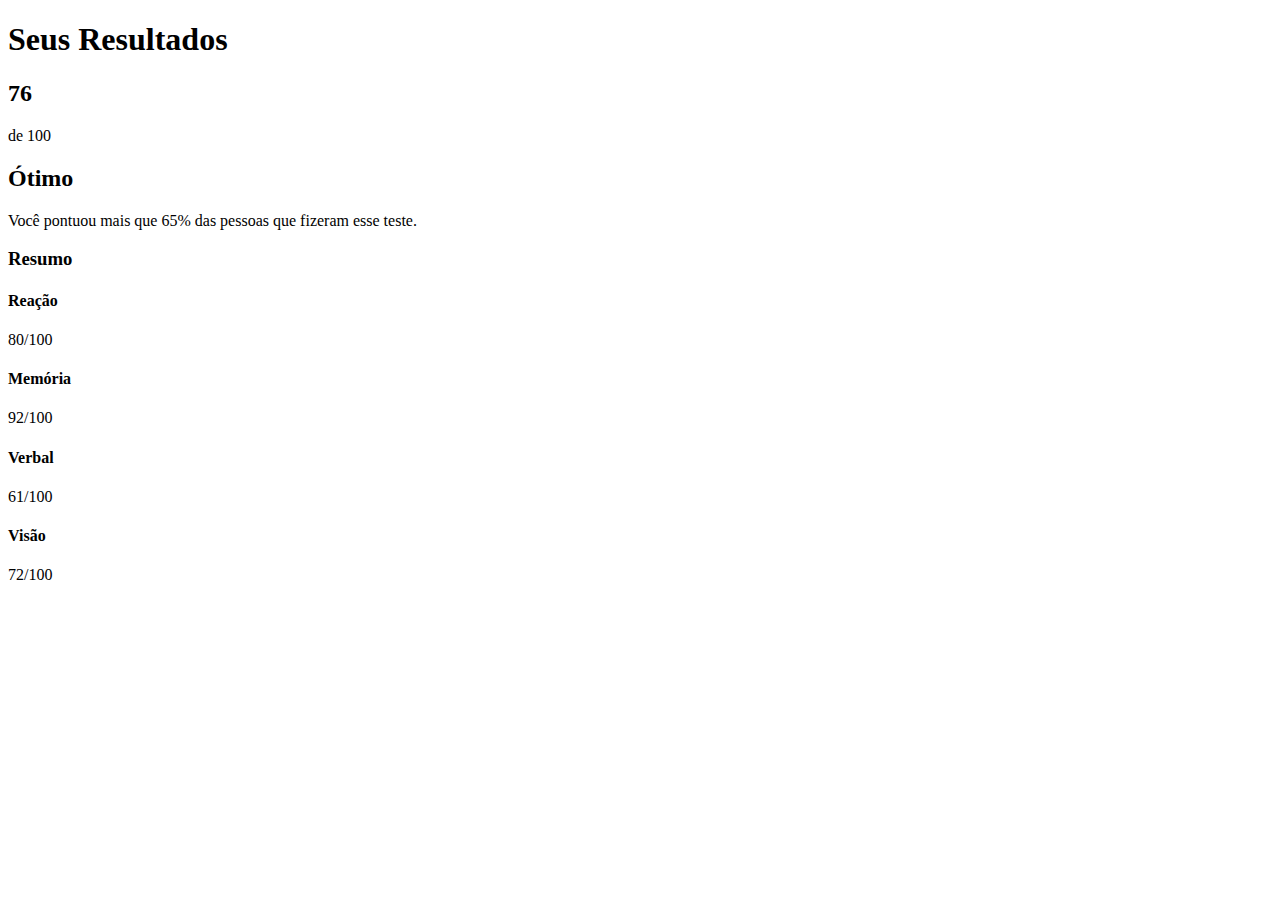
==== resumo-de-resultados/index.html @ 9d1d1b8d "Create index.html" ====
<!DOCTYPE html>
<html lang="pt-br">
<head>
    <meta charset="UTF-8">
    <meta name="viewport" content="width=device-width, initial-scale=1.0">
    <title>Resumo de resultados</title>
</head>
<body>
    <header>
        <h1>Seus Resultados</h1>

        <div>
            <h2>76</h2>
            <p>de 100</p>
        </div>

        <h2>Ótimo</h2>
        <p>Você pontuou mais que 65% das pessoas que fizeram esse teste.</p>
    </header>

    <h3>Resumo</h3>

    <section>

        <div>
            <h4>Reação</h4>
            <p>80/100</p>
        </div>

        <div>
            <h4>Memória</h4>
            <p>92/100</p>
        </div>

        <div>
            <h4>Verbal</h4>
            <p>61/100</p>
        </div>

        <div>
            <h4>Visão</h4>
            <p>72/100</p>
        </div>

    </section>
</body>
</html>
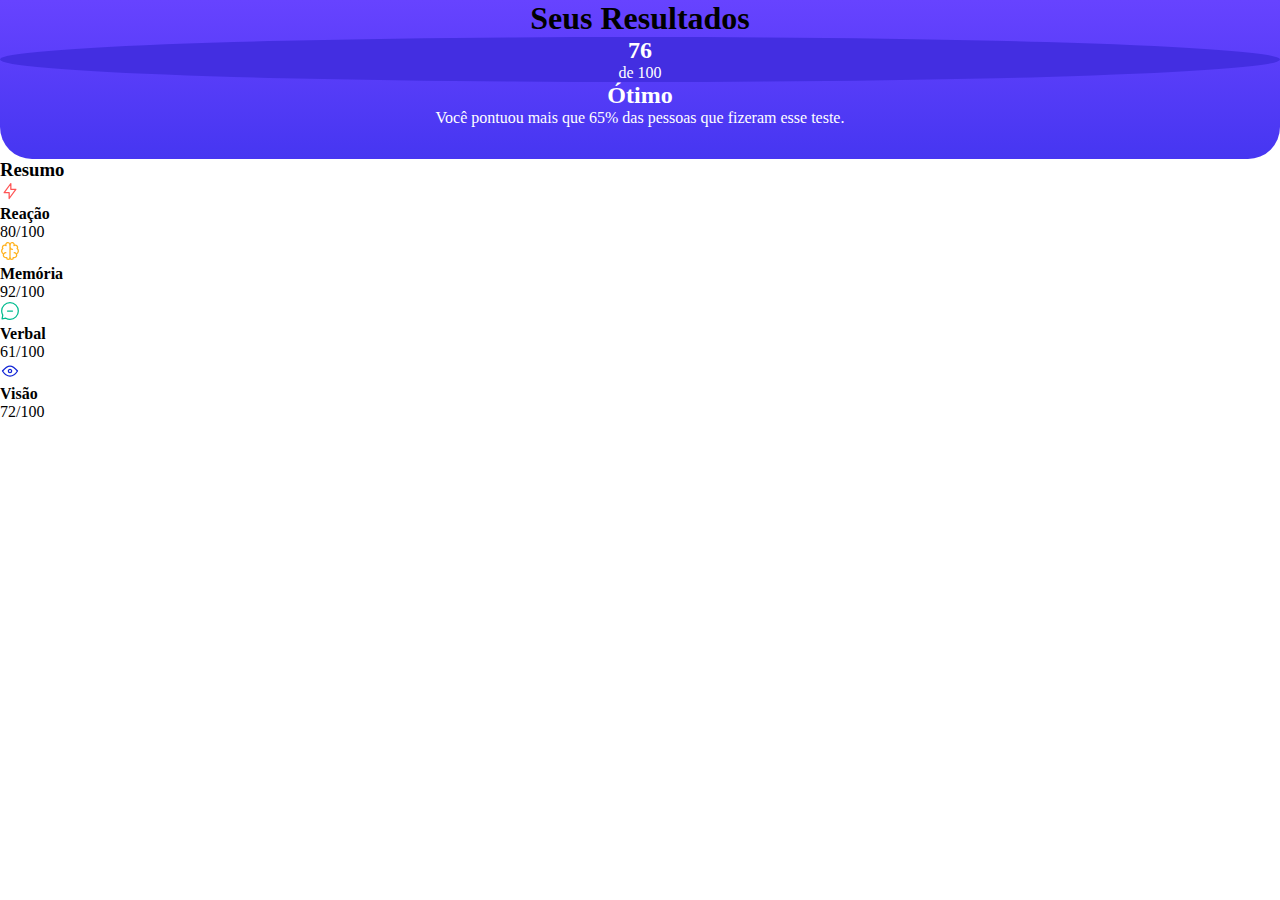
==== commit 79bd2cd9: "css" ====
--- a/resumo-de-resultados/index.html
+++ b/resumo-de-resultados/index.html
@@ -4,9 +4,13 @@
     <meta charset="UTF-8">
     <meta name="viewport" content="width=device-width, initial-scale=1.0">
     <title>Resumo de resultados</title>
+
+    <link rel="stylesheet" href="css/reset.css">
+    <link rel="stylesheet" href="css/style.css">
 </head>
 <body>
     <header>
+
         <h1>Seus Resultados</h1>
 
         <div>
@@ -16,6 +20,7 @@
 
         <h2>Ótimo</h2>
         <p>Você pontuou mais que 65% das pessoas que fizeram esse teste.</p>
+
     </header>
 
     <h3>Resumo</h3>
@@ -23,21 +28,25 @@
     <section>
 
         <div>
+            <img src="assets/icon-reaction.svg" alt="">
             <h4>Reação</h4>
             <p>80/100</p>
         </div>
 
         <div>
+            <img src="assets/icon-memory.svg" alt="">
             <h4>Memória</h4>
             <p>92/100</p>
         </div>
 
         <div>
+            <img src="assets/icon-verbal.svg" alt="">
             <h4>Verbal</h4>
             <p>61/100</p>
         </div>
 
         <div>
+            <img src="assets/icon-visual.svg" alt="">
             <h4>Visão</h4>
             <p>72/100</p>
         </div>
--- a/resumo-de-resultados/css/style.css
+++ b/resumo-de-resultados/css/style.css
@@ -0,0 +1,30 @@
+:root {
+    --vermelho: #CF6D74;
+    --vermelho-claro: #FFF6F5;
+    --amarelo: #FFD684;
+    --amarelo-claro: #FFFBF2;
+    --vede: #46A489;
+    --verde-claro: #FFFBF2;
+    --azul: #3F4AA6;
+    --azul-claro: #FFFBF2;
+    --fundo-header: #4636F1;
+    --fundo-header-claro: #6743FF;
+    --fundo-rating: #432EE1;
+}
+
+header {
+    background-image: linear-gradient(#6743FF, #4636F1);
+    text-align: center;
+    padding-bottom: 2rem;
+    border-bottom-left-radius: 2rem;
+    border-bottom-right-radius: 2rem;
+}
+
+header h2, header p {
+    color: white;
+}
+
+header div {
+    border-radius: 50%;
+    background: #432EE1;
+}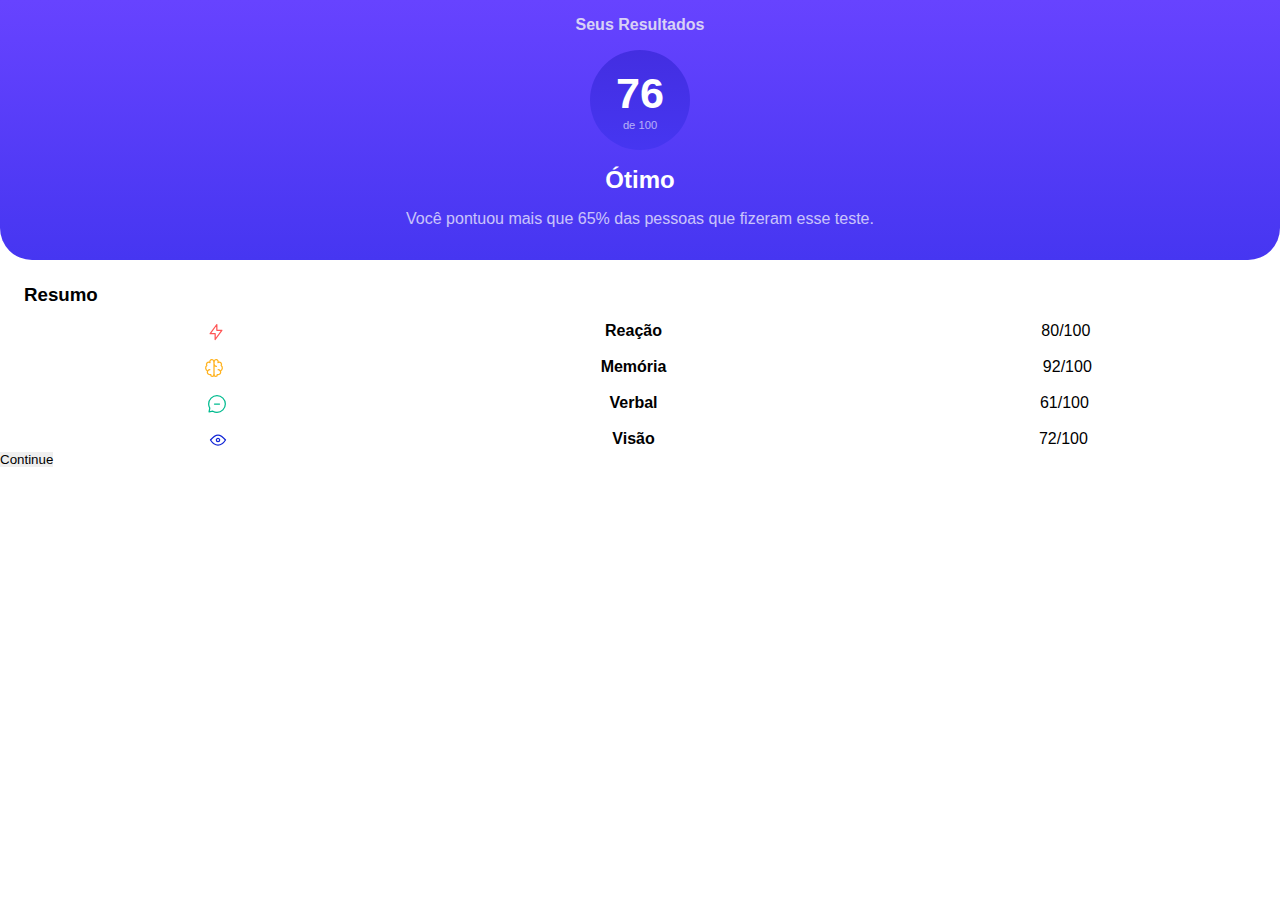
==== commit a73c79a1: "header pronto" ====
--- a/resumo-de-resultados/index.html
+++ b/resumo-de-resultados/index.html
@@ -13,13 +13,15 @@
 
         <h1>Seus Resultados</h1>
 
-        <div>
+        <div id="circulo">
             <h2>76</h2>
             <p>de 100</p>
         </div>
 
-        <h2>Ótimo</h2>
-        <p>Você pontuou mais que 65% das pessoas que fizeram esse teste.</p>
+        <div id="bottom-header">
+            <h2>Ótimo</h2>
+            <p>Você pontuou mais que 65% das pessoas que fizeram esse teste.</p>
+        </div>
 
     </header>
 
@@ -27,30 +29,32 @@
 
     <section>
 
-        <div>
+        <div id="reaction">
             <img src="assets/icon-reaction.svg" alt="">
             <h4>Reação</h4>
             <p>80/100</p>
         </div>
 
-        <div>
+        <div id="memory">
             <img src="assets/icon-memory.svg" alt="">
             <h4>Memória</h4>
             <p>92/100</p>
         </div>
 
-        <div>
+        <div id="verbal">
             <img src="assets/icon-verbal.svg" alt="">
             <h4>Verbal</h4>
             <p>61/100</p>
         </div>
 
-        <div>
+        <div id="visual">
             <img src="assets/icon-visual.svg" alt="">
             <h4>Visão</h4>
             <p>72/100</p>
         </div>
 
     </section>
+
+    <button>Continue</button>
 </body>
 </html>--- a/resumo-de-resultados/css/style.css
+++ b/resumo-de-resultados/css/style.css
@@ -10,7 +10,10 @@
     --fundo-header: #4636F1;
     --fundo-header-claro: #6743FF;
     --fundo-rating: #432EE1;
+
 }
+
+  @import url('https://fonts.googleapis.com/css2?family=Hanken+Grotesk:wght@500;700;800&display=swap');
 
 header {
     background-image: linear-gradient(#6743FF, #4636F1);
@@ -20,11 +23,70 @@
     border-bottom-right-radius: 2rem;
 }
 
+h1 {
+    color: whitesmoke;
+    font-size: 1rem;
+    padding-top: 1rem;
+    padding-bottom: 1rem;
+    font-family: 'Hanken Grotesk', sans-serif;
+    opacity: 80%;
+}
+
 header h2, header p {
     color: white;
+    font-family: 'Hanken Grotesk', sans-serif;
 }
 
-header div {
+#circulo {
+    width: 100px;
+    height: 100px;
     border-radius: 50%;
-    background: #432EE1;
+    background: linear-gradient(#432EE1,#4636F1);
+    display: flex;
+    flex-direction: column;
+    justify-content: center;
+    margin-left: auto;
+    margin-right: auto;
+}
+
+#circulo h2 {
+    font-size: 2.7rem;
+    font-family: 'Hanken Grotesk', sans-serif;
+}
+
+#circulo p {
+    font-size: 0.7rem;
+    opacity: 60%;
+    padding-top: 0.1rem;
+}
+
+#bottom-header h2 {
+    padding: 1rem;
+}
+
+#bottom-header p {
+    width: 70%;
+    margin-left: auto;
+    margin-right: auto;
+    opacity: 70%;
+}
+
+h3 {
+    margin-left: 1.5rem;
+    margin-top: 1.5rem;
+    font-family: 'Hanken Grotesk', sans-serif;
+}
+
+section div {
+    display: flex;
+    flex-direction: row;
+    margin-top: 1rem;
+    margin-left: 1rem;
+    border: none;
+    justify-content: space-around;
+    
+}
+
+h4, p {
+    font-family: 'Hanken Grotesk', sans-serif;
 }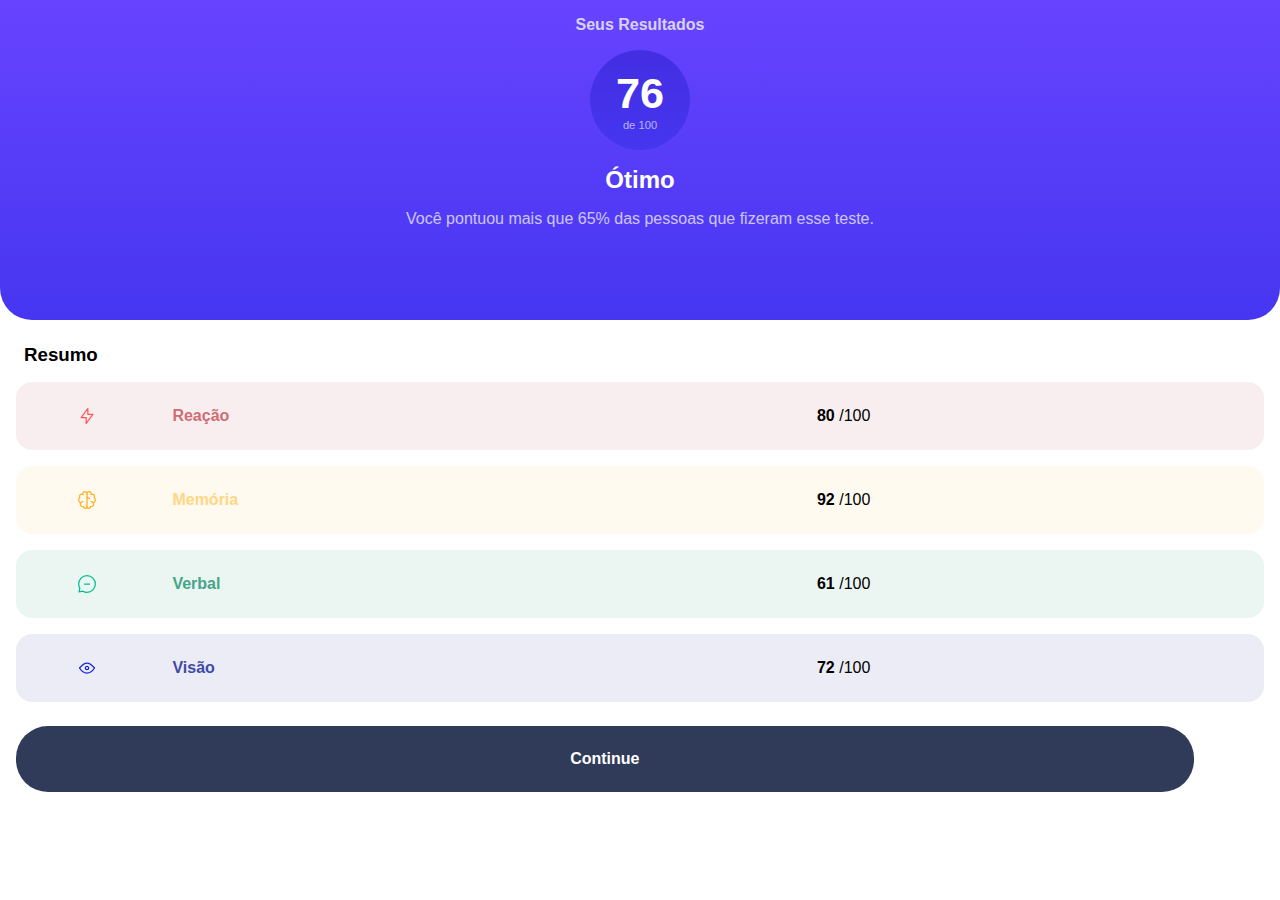
==== commit f8094725: "negrito nas notas" ====
--- a/resumo-de-resultados/index.html
+++ b/resumo-de-resultados/index.html
@@ -32,25 +32,25 @@
         <div id="reaction">
             <img src="assets/icon-reaction.svg" alt="">
             <h4>Reação</h4>
-            <p>80/100</p>
+            <p><b>80</b> /100</p>
         </div>
 
         <div id="memory">
             <img src="assets/icon-memory.svg" alt="">
             <h4>Memória</h4>
-            <p>92/100</p>
+            <p><b>92</b> /100</p>
         </div>
 
         <div id="verbal">
             <img src="assets/icon-verbal.svg" alt="">
             <h4>Verbal</h4>
-            <p>61/100</p>
+            <p><b>61</b> /100</p>
         </div>
 
         <div id="visual">
             <img src="assets/icon-visual.svg" alt="">
             <h4>Visão</h4>
-            <p>72/100</p>
+            <p><b>72</b> /100</p>
         </div>
 
     </section>
--- a/resumo-de-resultados/css/style.css
+++ b/resumo-de-resultados/css/style.css
@@ -1,12 +1,12 @@
 :root {
     --vermelho: #CF6D74;
-    --vermelho-claro: #FFF6F5;
+    --vermelho-claro: #cf6d741e;
     --amarelo: #FFD684;
-    --amarelo-claro: #FFFBF2;
-    --vede: #46A489;
-    --verde-claro: #FFFBF2;
+    --amarelo-claro: #ffd6841f;
+    --verde: #46A489;
+    --verde-claro: #46a4891c;
     --azul: #3F4AA6;
-    --azul-claro: #FFFBF2;
+    --azul-claro: #3f49a61a;
     --fundo-header: #4636F1;
     --fundo-header-claro: #6743FF;
     --fundo-rating: #432EE1;
@@ -21,6 +21,7 @@
     padding-bottom: 2rem;
     border-bottom-left-radius: 2rem;
     border-bottom-right-radius: 2rem;
+    height: 20rem;
 }
 
 h1 {
@@ -78,15 +79,78 @@
 }
 
 section div {
-    display: flex;
-    flex-direction: row;
     margin-top: 1rem;
     margin-left: 1rem;
+    margin-right: 1rem;
+    padding: 1.5rem;
+    padding-right: 0;
     border: none;
+    border-radius: 1rem;
+    display: flex;
     justify-content: space-around;
-    
+    align-items: center;
 }
 
 h4, p {
     font-family: 'Hanken Grotesk', sans-serif;
+}
+
+
+section div h4, section div p {
+    width: 40%;
+}
+
+#reaction {
+    background: var(--vermelho-claro);
+}
+
+#reaction h4 {
+    color: var(--vermelho);
+}
+
+#memory {
+    background-color: var(--amarelo-claro);
+}
+
+#memory h4 {
+    color: var(--amarelo);
+}
+
+#verbal {
+    background-color: var(--verde-claro);
+}
+
+#verbal h4 {
+    color: var(--verde);
+}
+
+#visual {
+    background-color: var(--azul-claro);
+}
+
+#visual h4 {
+    color: var(--azul);
+}
+
+section div p {
+    padding-left: 5rem;
+}
+
+button {
+    width: 92%;
+    margin-left: 1rem;
+    margin-right: 1rem;
+    padding: 1.5rem;
+    margin-top: 1.5rem;
+    margin-bottom: 2rem;
+    border-radius: 2rem;
+    background-color: #303B59;
+    color: white;
+    font-family: 'Hanken Grotesk', sans-serif;
+    font-size: 1rem;
+    font-weight: bold;
+}
+
+button:hover {
+    background-color: var(--fundo-header-claro);
 }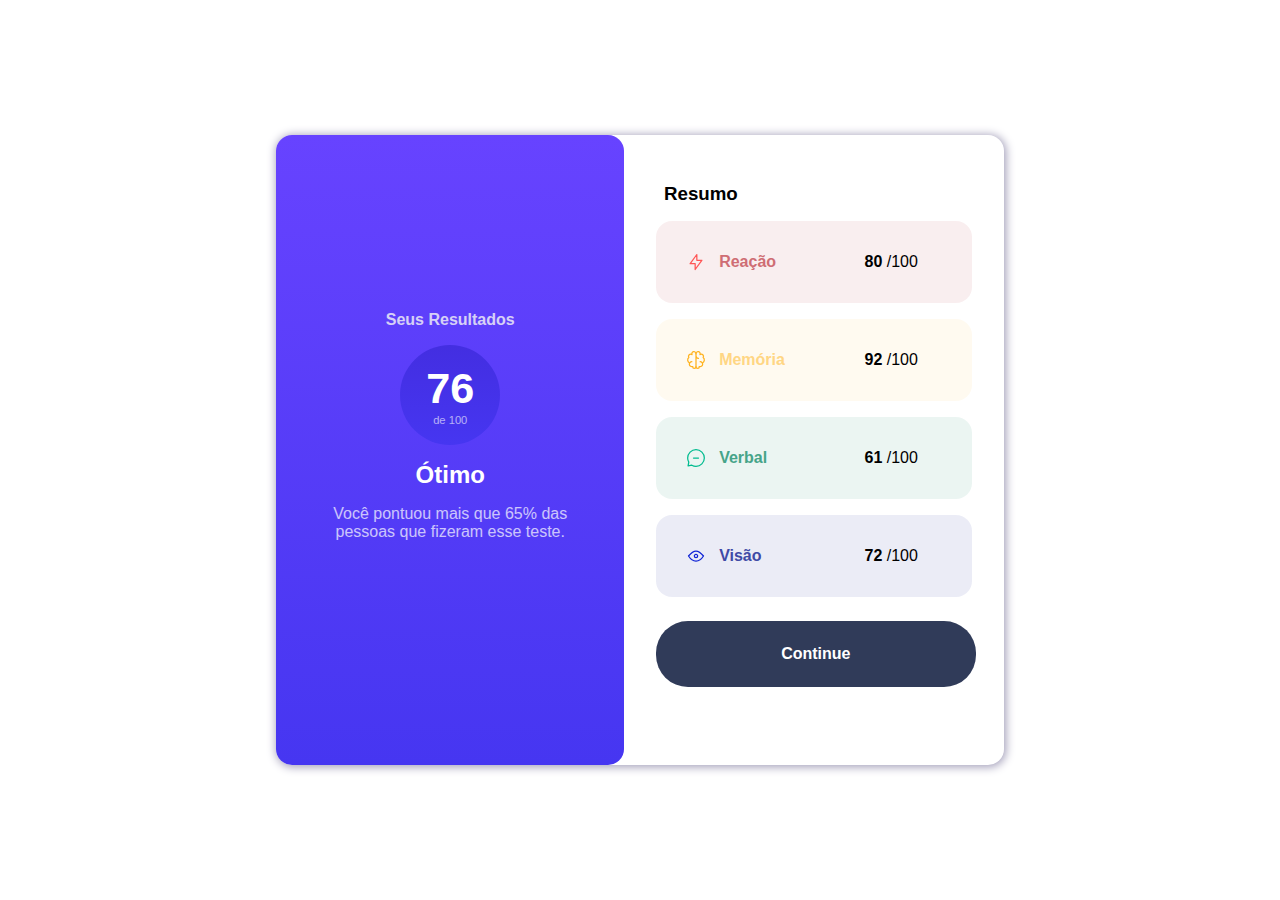
==== commit d1001175: "finalizado" ====
--- a/resumo-de-resultados/index.html
+++ b/resumo-de-resultados/index.html
@@ -9,6 +9,7 @@
     <link rel="stylesheet" href="css/style.css">
 </head>
 <body>
+    <div class="side-by-side">
     <header>
 
         <h1>Seus Resultados</h1>
@@ -24,37 +25,40 @@
         </div>
 
     </header>
+    
+    <main>
+        <h3>Resumo</h3>
 
-    <h3>Resumo</h3>
+        <section>
 
-    <section>
+            <div id="reaction">
+                <img src="assets/icon-reaction.svg" alt="">
+                <h4>Reação</h4>
+                <p><b>80</b> /100</p>
+            </div>
 
-        <div id="reaction">
-            <img src="assets/icon-reaction.svg" alt="">
-            <h4>Reação</h4>
-            <p><b>80</b> /100</p>
-        </div>
+            <div id="memory">
+                <img src="assets/icon-memory.svg" alt="">
+                <h4>Memória</h4>
+                <p><b>92</b> /100</p>
+            </div>
 
-        <div id="memory">
-            <img src="assets/icon-memory.svg" alt="">
-            <h4>Memória</h4>
-            <p><b>92</b> /100</p>
-        </div>
+            <div id="verbal">
+                <img src="assets/icon-verbal.svg" alt="">
+                <h4>Verbal</h4>
+                <p><b>61</b> /100</p>
+            </div>
 
-        <div id="verbal">
-            <img src="assets/icon-verbal.svg" alt="">
-            <h4>Verbal</h4>
-            <p><b>61</b> /100</p>
-        </div>
+            <div id="visual">
+                <img src="assets/icon-visual.svg" alt="">
+                <h4>Visão</h4>
+                <p><b>72</b> /100</p>
+            </div>
 
-        <div id="visual">
-            <img src="assets/icon-visual.svg" alt="">
-            <h4>Visão</h4>
-            <p><b>72</b> /100</p>
-        </div>
+        </section>
 
-    </section>
-
-    <button>Continue</button>
+        <button>Continue</button>
+    </main>
+    </div>
 </body>
 </html>--- a/resumo-de-resultados/css/style.css
+++ b/resumo-de-resultados/css/style.css
@@ -15,6 +15,10 @@
 
   @import url('https://fonts.googleapis.com/css2?family=Hanken+Grotesk:wght@500;700;800&display=swap');
 
+body{
+ max-width: 100%;
+}
+
 header {
     background-image: linear-gradient(#6743FF, #4636F1);
     text-align: center;
@@ -70,6 +74,12 @@
     margin-left: auto;
     margin-right: auto;
     opacity: 70%;
+}
+
+main {
+    width: auto;
+    margin-left: 1rem;
+    margin-right: 1rem;
 }
 
 h3 {
@@ -133,7 +143,7 @@
 }
 
 section div p {
-    padding-left: 5rem;
+    padding-left: 3rem;
 }
 
 button {
@@ -153,4 +163,68 @@
 
 button:hover {
     background-color: var(--fundo-header-claro);
-}+}
+
+@media screen and (max-width: 420px) {
+    body{
+        max-width: 420px;
+    }
+}
+
+
+@media screen and (min-width: 900px) {
+    
+    body {
+        display: flex;
+        justify-content: center;
+        align-items: center;
+        flex-direction:calc(50%);
+        width: 100%;
+        height: 100vh;
+    }
+
+    .side-by-side {
+        display: flex;
+        flex-direction: row;
+        box-shadow: 1px 1px 10px 1px #a19db8;
+        border-radius: 1rem;
+    }
+    
+    header {
+        flex: 1;
+        height: 70vh;
+        margin-top: 0px;
+        border-radius: 1rem;
+        
+    }
+
+    h1 {
+        margin-top: 10rem;
+    }
+    
+    main {
+        flex: 1;
+        height: 1vh;
+        margin-left: 1rem;
+    }
+
+    h3 {
+        margin-top: 3rem;
+    }
+
+    section div {
+        padding-top: 1rem;
+        padding-bottom: 1rem;
+    }
+
+    button {
+        margin-bottom: 1rem;
+    }
+
+    section div p {
+        padding: 1rem;
+    }
+    
+    
+} 
+
